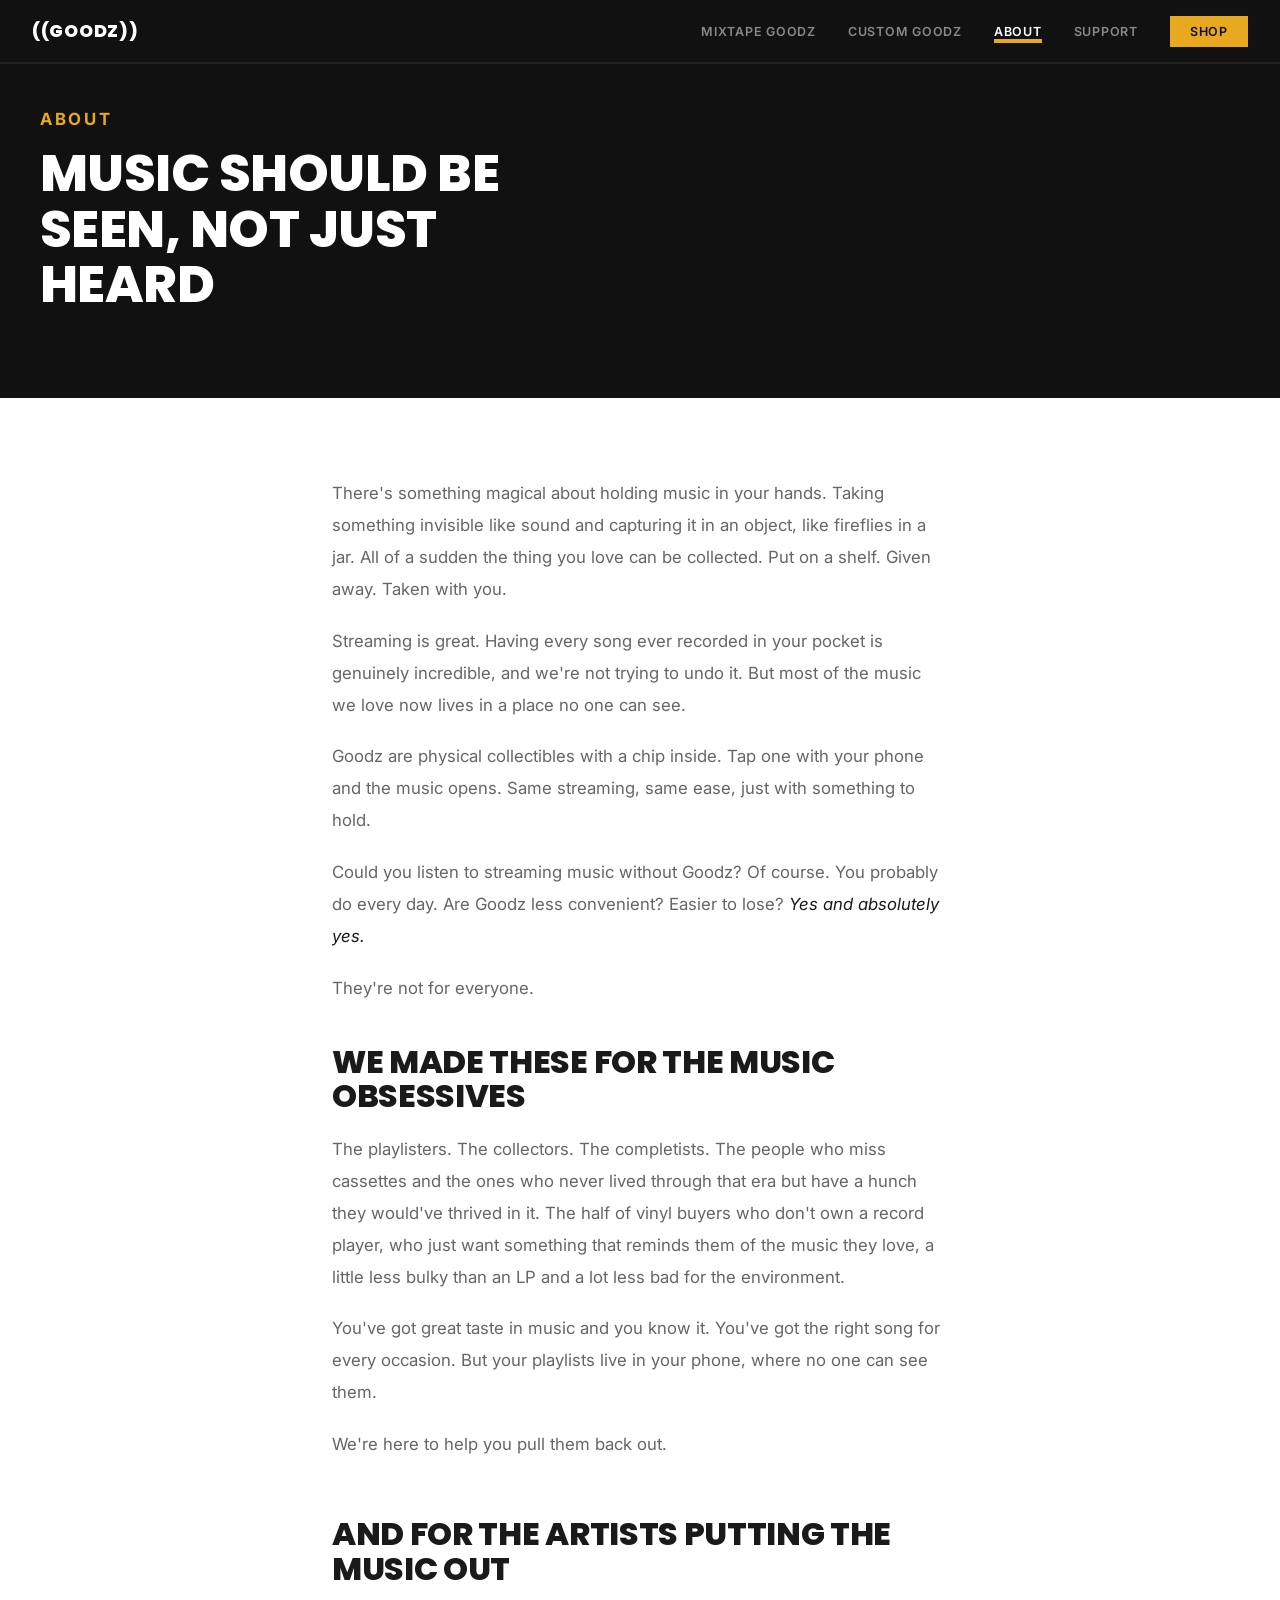
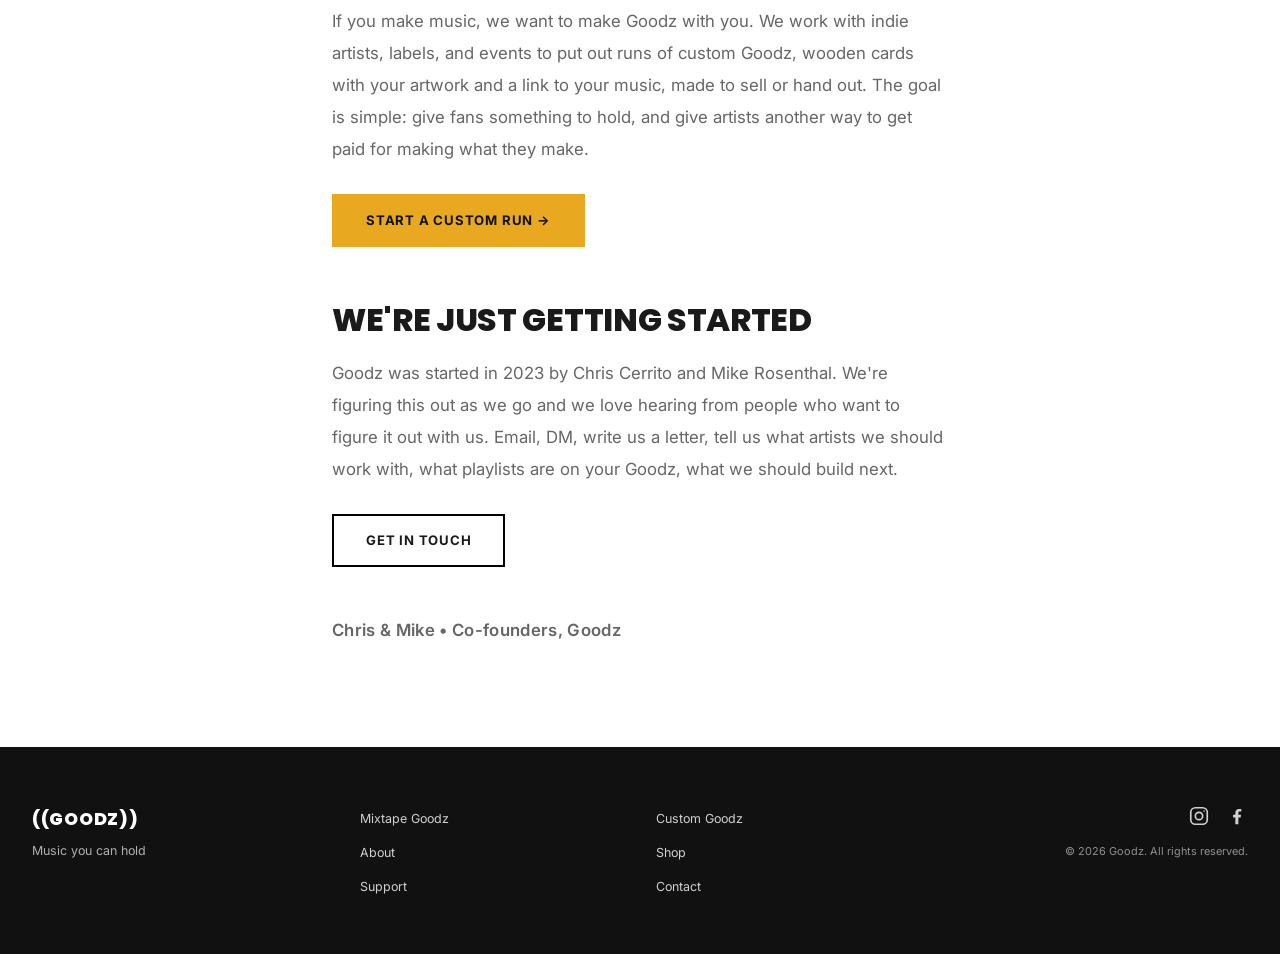
==== about.html @ 39d9e27b "Separators: middot -> round bullet sitewide; unbold Est. profit - Replaced every middot (·) separato" ====
<!DOCTYPE html>
<html lang="en">
<head>
  <meta charset="UTF-8">
  <meta name="viewport" content="width=device-width, initial-scale=1.0">
  <title>About - Goodz</title>
  <link rel="preconnect" href="https://fonts.googleapis.com">
  <link href="https://fonts.googleapis.com/css2?family=Poppins:wght@700;800&family=Inter:wght@400;500;600;700&display=swap" rel="stylesheet">
  <link rel="icon" type="image/png" href="favicon.png">
  <link rel="apple-touch-icon" href="apple-touch-icon.png">
  <link rel="stylesheet" href="style.css">
  <style>
    .about-body {
      max-width: 680px;
      margin: 0 auto;
      padding: 5rem 2rem;
    }

    .about-body h2 {
      font-size: clamp(1.5rem, 3vw, 2rem);
      margin-top: 3.5rem;
      margin-bottom: 1.25rem;
    }

    .about-body h2:first-of-type { margin-top: 2.5rem; }

    .about-body p {
      font-size: 1.05rem;
      color: var(--text-light);
      line-height: 1.9;
      margin-bottom: 1.25rem;
    }

    .about-body p em {
      font-style: italic;
      color: var(--text);
    }

    .about-sign {
      margin-top: 2rem;
      font-size: 0.85rem;
      font-weight: 600;
      color: var(--text-lighter);
      letter-spacing: 0.02em;
    }

    .about-cta-row {
      display: flex;
      gap: 1rem;
      flex-wrap: wrap;
      margin-top: 1.75rem;
    }
  </style>
</head>
<body>

<nav class="nav">
  <a href="index.html" class="nav-logo">((GOODZ))</a>
  <ul class="nav-links">
    <li><a href="mixtape.html">Mixtape Goodz</a></li>
    <li><a href="custom.html">Custom Goodz</a></li>
    <li><a href="about.html" class="is-current">About</a></li>
    <li><a href="support.html">Support</a></li>
    <li><a href="https://shop.getthegoodz.com" class="nav-shop">Shop</a></li>
  </ul>
  <button class="nav-toggle" aria-label="Menu" onclick="document.querySelector(&apos;.nav-links&apos;).classList.toggle(&apos;is-open&apos;)">☰</button>
</nav>

<!-- HERO -->
<div class="page-hero">
  <div class="page-hero-inner">
    <div class="page-hero-text">
      <p class="section-label on-dark">About</p>
      <h1>Music should be seen, not just heard</h1>
    </div>
  </div>
</div>

<!-- BODY -->
<div class="about-body">

  <p>There's something magical about holding music in your hands. Taking something invisible like sound and capturing it in an object, like fireflies in a jar. All of a sudden the thing you love can be collected. Put on a shelf. Given away. Taken with you.</p>

  <p>Streaming is great. Having every song ever recorded in your pocket is genuinely incredible, and we're not trying to undo it. But most of the music we love now lives in a place no one can see.</p>

  <p>Goodz are physical collectibles with a chip inside. Tap one with your phone and the music opens. Same streaming, same ease, just with something to hold.</p>

  <p>Could you listen to streaming music without Goodz? Of course. You probably do every day. Are Goodz less convenient? Easier to lose? <em>Yes and absolutely yes.</em></p>

  <p>They're not for everyone.</p>

  <h2>We made these for the music obsessives</h2>

  <p>The playlisters. The collectors. The completists. The people who miss cassettes and the ones who never lived through that era but have a hunch they would've thrived in it. The half of vinyl buyers who don't own a record player, who just want something that reminds them of the music they love, a little less bulky than an LP and a lot less bad for the environment.</p>

  <p>You've got great taste in music and you know it. You've got the right song for every occasion. But your playlists live in your phone, where no one can see them.</p>

  <p>We're here to help you pull them back out.</p>

  <h2>And for the artists putting the music out</h2>

  <p>If you make music, we want to make Goodz with you. We work with indie artists, labels, and events to put out runs of custom Goodz, wooden cards with your artwork and a link to your music, made to sell or hand out. The goal is simple: give fans something to hold, and give artists another way to get paid for making what they make.</p>

  <div class="about-cta-row">
    <a href="custom.html" class="btn btn-amber">Start a custom run →</a>
  </div>

  <h2>We're just getting started</h2>

  <p>Goodz was started in 2023 by Chris Cerrito and Mike Rosenthal. We're figuring this out as we go and we love hearing from people who want to figure it out with us. Email, DM, write us a letter, tell us what artists we should work with, what playlists are on your Goodz, what we should build next.</p>

  <div class="about-cta-row">
    <a href="https://www.getthegoodz.com/contact" class="btn btn-outline">Get in touch</a>
  </div>

  <p class="about-sign" style="margin-top:3rem;">Chris &amp; Mike • Co-founders, Goodz</p>

</div>

<footer>
  <div>
    <div class="footer-logo">((GOODZ))</div>
    <div class="footer-tagline">Music you can hold</div>
  </div>
  <ul class="footer-links">
    <li><a href="mixtape.html">Mixtape Goodz</a></li>
    <li><a href="custom.html">Custom Goodz</a></li>
    <li><a href="about.html">About</a></li>
    <li><a href="https://shop.getthegoodz.com">Shop</a></li>
    <li><a href="support.html">Support</a></li>
    <li><a href="https://www.getthegoodz.com/contact">Contact</a></li>
  </ul>
  <div class="footer-right">
    <div class="footer-social">
      <a href="https://www.instagram.com/getthegoodz" aria-label="Instagram">
        <svg viewBox="0 0 24 24" width="22" height="22" fill="none" stroke="currentColor" stroke-width="1.8" stroke-linecap="round" stroke-linejoin="round" aria-hidden="true"><rect x="3" y="3" width="18" height="18" rx="5"/><circle cx="12" cy="12" r="4"/><circle cx="17.5" cy="6.5" r="0.9" fill="currentColor" stroke="none"/></svg>
      </a>
      <a href="https://www.facebook.com/getthegoodz" aria-label="Facebook">
        <svg viewBox="0 0 24 24" width="22" height="22" fill="currentColor" aria-hidden="true"><path d="M13.5 21v-7.5h2.5l.4-3h-2.9V8.6c0-.9.25-1.5 1.55-1.5h1.65V4.4c-.3-.04-1.3-.12-2.45-.12-2.4 0-4.05 1.46-4.05 4.15v2.07H7.7v3h2.5V21h3.3z"/></svg>
      </a>
    </div>
    <div class="footer-copy">© 2026 Goodz. All rights reserved.</div>
  </div>
</footer>

<script>
function toggleFaq(btn) { btn.parentElement.classList.toggle('open'); }
</script>
</body>
</html>
---- style.css ----
*, *::before, *::after { box-sizing: border-box; margin: 0; padding: 0; }

:root {
  --amber: #E8A820;
  --amber-dark: #cf941a;
  --amber-ink: #8a5a00;        /* darker amber for foreground glyphs on light backgrounds */
  --black: #111111;
  --black-border: #000000;
  --white: #ffffff;
  --off-white: #f7f6f1;
  --text: #1a1a1a;
  --text-light: #666666;
  --text-lighter: #999999;
  --border: 2px solid #111111;
  --border-inner: 1px solid #d8d5cc;
}

html { scroll-behavior: smooth; }

body {
  font-family: 'Inter', sans-serif;
  background: var(--white);
  color: var(--text);
  font-size: 16px;
  line-height: 1.6;
}

h1, h2, h3, h4 {
  font-family: 'Poppins', sans-serif;
  font-weight: 800;
  text-transform: uppercase;
  line-height: 1.08;
  letter-spacing: -0.01em;
}

a { color: inherit; text-decoration: none; }
img { display: block; width: 100%; }

/* ── NAV ── */
.nav {
  position: sticky; top: 0; z-index: 100;
  background: var(--black);
  border-bottom: 2px solid #222;
  padding: 0 2rem;
  display: flex;
  align-items: center;
  justify-content: space-between;
  height: 64px;
}

.nav-logo {
  font-family: 'Poppins', sans-serif;
  font-weight: 800;
  font-size: 1.1rem;
  letter-spacing: 0.04em;
  color: var(--white);
}

.nav-links {
  display: flex;
  align-items: center;
  gap: 2rem;
  list-style: none;
}

.nav-links a {
  font-size: 0.78rem;
  font-weight: 600;
  letter-spacing: 0.06em;
  text-transform: uppercase;
  color: #888;
  transition: color 0.15s;
}

.nav-links a:hover { color: var(--white); }

.nav-links a.is-current { color: var(--white); box-shadow: 0 4px 0 var(--amber); }
.nav-links a.is-current:hover { color: var(--white); }

.nav-shop {
  background: var(--amber) !important;
  color: var(--black) !important;
  padding: 0.5rem 1.25rem;
  font-weight: 700;
  font-size: 0.78rem;
  letter-spacing: 0.06em;
  text-transform: uppercase;
  border: none;
  transition: background 0.15s;
}

.nav-shop:hover { background: var(--amber-dark) !important; color: var(--black) !important; }

.nav-toggle { display: none; background: none; border: none; cursor: pointer; font-size: 1.5rem; color: #fff; }

/* ── BUTTONS ── */
.btn {
  display: inline-block;
  padding: 0.9rem 2rem;
  font-family: 'Inter', sans-serif;
  font-weight: 700;
  font-size: 0.82rem;
  letter-spacing: 0.06em;
  text-transform: uppercase;
  cursor: pointer;
  transition: all 0.15s;
  text-align: center;
}

.btn-amber  { background: var(--amber); color: var(--black); border: 2px solid var(--amber); }
.btn-amber:hover { background: var(--amber-dark); border-color: var(--amber-dark); }

.btn-yellow { background: var(--amber); color: var(--black); border: 2px solid var(--amber); }
.btn-yellow:hover { background: var(--amber-dark); border-color: var(--amber-dark); }

.btn-white  { background: var(--white); color: var(--black); border: 2px solid var(--white); }
.btn-white:hover  { background: #e5e3dd; border-color: #e5e3dd; }

.btn-ghost  { background: transparent; color: var(--white); border: 2px solid rgba(255,255,255,0.35); }
.btn-ghost:hover  { border-color: var(--white); }

.btn-black  { background: var(--black); color: var(--white); border: 2px solid var(--black); }
.btn-black:hover  { background: #2a2a2a; }

.btn-outline { background: transparent; color: var(--text); border: 2px solid var(--black-border); }
.btn-outline:hover { background: var(--off-white); }

/* ── IMAGE PLACEHOLDER ── */
.img-placeholder {
  background: linear-gradient(145deg, #e2dfd6 0%, #ccc9bf 100%);
  display: flex;
  align-items: flex-end;
  justify-content: flex-start;
  color: rgba(0,0,0,0.18);
  font-size: 0.6rem;
  font-weight: 600;
  text-transform: uppercase;
  letter-spacing: 0.07em;
  padding: 1rem;
}

.img-placeholder.dark {
  background: linear-gradient(145deg, #2c2a28 0%, #1a1816 100%);
  color: rgba(255,255,255,0.1);
}

.img-placeholder.warm {
  background: linear-gradient(145deg, #d4c5a5 0%, #bfaa88 100%);
  color: rgba(0,0,0,0.15);
}

/* ── SECTIONS ── */
.section    { padding: 5rem 2rem; max-width: 1200px; margin: 0 auto; }
.section-full { padding: 5rem 2rem; }
.section-sm { padding: 3.5rem 2rem; max-width: 1200px; margin: 0 auto; }

.section-label {
  font-family: 'Inter', sans-serif;
  font-size: 0.875rem;
  font-weight: 700;
  text-transform: uppercase;
  letter-spacing: 0.16em;
  color: var(--text-lighter);
  margin-bottom: 0.75rem;
}

.section-label.on-dark { color: var(--amber); }

/* ── HERO ── */
.hero {
  background: var(--black);
  color: var(--white);
  border-bottom: var(--border);
  display: grid;
  grid-template-columns: 1fr 1fr;
  min-height: 540px;
}

.hero-text {
  padding: 4.5rem 3.5rem;
  display: flex;
  flex-direction: column;
  justify-content: center;
  border-right: 2px solid #2a2a2a;
}

.hero-title {
  font-size: clamp(2.5rem, 4.5vw, 4.5rem);
  margin-bottom: 1.25rem;
  color: var(--white);
}

.hero-sub {
  font-size: 1.05rem;
  color: #999;
  margin-bottom: 2.5rem;
  max-width: 420px;
  line-height: 1.8;
}

.hero-ctas { display: flex; gap: 1rem; flex-wrap: wrap; }

.hero-visual {
  background: #1a1a1a;
  border-left: 2px solid #2a2a2a;
  position: relative;
  overflow: hidden;
}
.hero-visual img {
  width: 100%;
  height: 100%;
  object-fit: cover;
}

/* ── PRODUCT GRID ── */
.product-grid {
  display: grid;
  grid-template-columns: 1fr 1fr;
  border-top: var(--border);
  border-bottom: var(--border);
}

.product-card {
  padding: 3rem;
  border-right: var(--border-inner);
  background: var(--white);
}

.product-card:last-child { border-right: none; }

.product-card-img { aspect-ratio: 4/3; margin-bottom: 2rem; overflow: hidden; }
.product-card-img img { width: 100%; height: 100%; object-fit: cover; }

.product-tag {
  display: inline-block;
  background: var(--amber);
  border: 2px solid #000;
  padding: 0.2rem 0.65rem;
  font-size: 0.58rem;
  font-weight: 700;
  text-transform: uppercase;
  letter-spacing: 0.12em;
  margin-bottom: 1rem;
}

.product-card h2 { font-size: 1.75rem; margin-bottom: 0.75rem; }
.product-card p  { color: var(--text-light); margin-bottom: 1.5rem; line-height: 1.75; font-size: 0.95rem; }
.product-price   { font-size: 1.4rem; font-weight: 800; margin-bottom: 1.5rem; font-family: 'Poppins', sans-serif; }
.product-price span { font-size: 0.85rem; font-weight: 400; color: var(--text-light); font-family: 'Inter', sans-serif; }

/* ── PROOF BAR ── */
.proof-bar {
  background: var(--black);
  color: var(--white);
  padding: 1.85rem 2rem;
  display: flex;
  justify-content: center;
  gap: 3rem;
  flex-wrap: wrap;
  border-top: var(--border);
  border-bottom: var(--border);
}

.proof-item {
  display: flex;
  align-items: baseline;
  gap: 0.55rem;
  font-size: 1.05rem;
  line-height: 1.4;
}

.proof-value {
  font-family: 'Poppins', sans-serif;
  font-weight: 700;
  color: var(--amber);
  letter-spacing: 0.005em;
  white-space: nowrap;
  flex-shrink: 0;
}

.proof-text {
  color: #d6d6d6;
  font-weight: 400;
}

/* ── HOW THE TAP WORKS ── */
.tap-section {
  background: var(--off-white);
  border-top: var(--border);
  border-bottom: var(--border);
  padding: 5rem 2rem;
}

.tap-inner {
  max-width: 1200px;
  margin: 0 auto;
}

.steps {
  display: grid;
  grid-template-columns: repeat(3, 1fr);
  gap: 1rem;
  margin-top: 2.5rem;
}

.steps .step {
  --step-bg: var(--amber);
  padding: 2.5rem;
  border: 2px solid var(--black);
  background: var(--step-bg);
  color: var(--black);
}
.steps .step p { color: inherit; }

.step-num {
  display: block;
  font-family: 'Poppins', sans-serif;
  font-size: 3.75rem;
  font-weight: 800;
  color: var(--black);
  line-height: 0.9;
  letter-spacing: -0.04em;
}

.step-rule {
  border: none;
  border-top: 2px solid var(--black);
  margin: 1.25rem 0 1rem;
}

.steps .step h3 { font-size: 1.1rem; margin-bottom: 0.4rem; }
.steps .step p  { font-size: 0.92rem; color: rgba(0, 0, 0, 0.78); line-height: 1.6; }

/* ── COMPAT NOTE BAR ── */
.compat-bar {
  background: var(--amber);
  padding: 2.25rem 2rem;
  border-top: var(--border);
  border-bottom: var(--border);
}

.compat-bar-inner {
  max-width: 1100px;
  margin: 0 auto;
  display: grid;
  grid-template-columns: repeat(3, 1fr);
  gap: 2rem;
  align-items: center;
}

.compat-item {
  display: flex;
  align-items: center;
  gap: 0.9rem;
  justify-content: flex-start;
  text-align: left;
}

.compat-icon {
  flex-shrink: 0;
  color: var(--black);
}

.compat-text {
  display: flex;
  flex-direction: column;
  gap: 0.15rem;
  line-height: 1.35;
}

.compat-text strong {
  font-size: 0.95rem;
  font-weight: 700;
  color: var(--black);
}

.compat-text span {
  font-size: 0.8rem;
  color: rgba(0, 0, 0, 0.62);
}

/* Dark variant: amber on black */
.compat-bar.dark { background: var(--black); }
.compat-bar.dark .compat-icon { color: var(--amber); }
.compat-bar.dark .compat-text strong { color: var(--amber); }
.compat-bar.dark .compat-text span  { color: rgba(255, 245, 220, 0.7); }

/* "Works with" logo strip — DSP glyph row inside a .compat-bar */
.works-with-inner {
  max-width: 1100px;
  margin: 0 auto;
  display: flex;
  flex-direction: column;
  align-items: center;
  gap: 1.25rem;
}
.works-with-label {
  font-size: 0.78rem;
  font-weight: 700;
  color: var(--black);
  text-transform: uppercase;
  letter-spacing: 0.12em;
}
.works-with-icons {
  display: flex;
  gap: 3.25rem;
  flex-wrap: wrap;
  align-items: center;
  justify-content: center;
}
.works-with-item {
  display: flex;
  flex-direction: column;
  align-items: center;
  gap: 0.4rem;
  color: var(--black);
  min-width: 56px;
}
.works-with-item svg { display: block; }
.works-with-item span {
  font-size: 0.7rem;
  font-weight: 700;
  color: rgba(0, 0, 0, 0.72);
  text-transform: uppercase;
  letter-spacing: 0.05em;
}
.works-with-tagline {
  font-size: 0.78rem;
  color: rgba(0, 0, 0, 0.62);
  letter-spacing: 0.04em;
  text-align: center;
  margin: 0;
}
.compat-bar.dark .works-with-label { color: var(--amber); }
.compat-bar.dark .works-with-item { color: rgba(255, 245, 220, 0.88); }
.compat-bar.dark .works-with-item span { color: rgba(255, 245, 220, 0.62); }
.compat-bar.dark .works-with-tagline { color: rgba(255, 245, 220, 0.6); }
@media (max-width: 700px) {
  .works-with-inner { gap: 0.85rem; }
  .works-with-icons { gap: 1.5rem; }
}

/* ── SPLIT ── */
.split {
  display: grid;
  grid-template-columns: 1fr 1fr;
  border-top: var(--border);
  border-bottom: var(--border);
}

.split-img { aspect-ratio: 1; overflow: hidden; }
.split-img img { width: 100%; height: 100%; object-fit: cover; }

.split-text {
  padding: 4.5rem 3.5rem;
  display: flex;
  flex-direction: column;
  justify-content: center;
  border-left: var(--border);
}

.split-text h2 { font-size: 2rem; margin-bottom: 1rem; }
.split-text p  { color: var(--text-light); margin-bottom: 1.5rem; line-height: 1.8; }

.split.reverse .split-img { order: 2; border-left: var(--border); }
.split.reverse .split-text { border-left: none; border-right: var(--border); }

/* dark variant */
.split.dark { background: var(--black); color: var(--white); }
.split.dark .split-img { background: #1a1a1a; border-right: 2px solid #2a2a2a; }
.split.dark .split-text { border-left-color: #2a2a2a; }
.split.dark .split-text p { color: #888; }
.split.dark.reverse .split-text { border-right-color: #2a2a2a; }

/* ── REVENUE STRIP ── */
.revenue-strip {
  background: var(--amber);
  border-top: var(--border);
  border-bottom: var(--border);
  padding: 3rem 2rem;
}

.revenue-inner {
  max-width: 760px;
  margin: 0 auto;
  display: flex;
  flex-direction: column;
  align-items: center;
  gap: 1.75rem;
}

.revenue-math {
  display: flex;
  align-items: flex-end;
  justify-content: center;
  gap: 2.25rem;
  flex-wrap: wrap;
}

.revenue-block { text-align: center; }

.revenue-tagline {
  font-size: 0.74rem;
  text-transform: uppercase;
  letter-spacing: 0.12em;
  color: rgba(0,0,0,0.7);
  font-weight: 700;
  display: block;
  margin-bottom: 0.5rem;
}

.revenue-num {
  font-family: 'Poppins', sans-serif;
  font-size: 2.5rem;
  font-weight: 800;
  display: block;
  line-height: 1;
}

.revenue-label {
  font-size: 0.78rem;
  text-transform: uppercase;
  letter-spacing: 0.08em;
  color: rgba(0,0,0,0.78);
  font-weight: 600;
  margin-top: 0.45rem;
  display: block;
}

.revenue-arrow {
  font-size: 2rem;
  color: rgba(0,0,0,0.7);
  font-weight: 700;
  padding-bottom: 1.5rem;
}

.revenue-caption { max-width: 560px; text-align: center; }
.revenue-caption p { font-size: 1.05rem; font-weight: 600; color: rgba(0, 0, 0, 0.78); line-height: 1.55; }

/* ── SAMPLE BOX ── */
.sample-box {
  border: var(--border);
  background: var(--off-white);
  padding: 2rem 2.5rem;
  display: flex;
  align-items: center;
  justify-content: space-between;
  gap: 2rem;
  flex-wrap: wrap;
  margin: 2.5rem 0;
}

.sample-box-text h3 { font-size: 1rem; margin-bottom: 0.35rem; }
.sample-box-text p  { font-size: 0.875rem; color: var(--text-light); line-height: 1.65; max-width: 460px; }
.sample-price { font-family: 'Poppins', sans-serif; font-size: 1.75rem; font-weight: 800; white-space: nowrap; }

/* ── AUDIENCE / USE-CASE GRID ── */
.audience-grid {
  display: grid;
  grid-template-columns: repeat(4, 1fr);
  border: var(--border);
  margin-top: 2.5rem;
  overflow: hidden;
}
.audience-card {
  border-right: var(--border-inner);
  display: flex;
  flex-direction: column;
  overflow: hidden;
}
.audience-card:last-child { border-right: none; }
.audience-img {
  aspect-ratio: 4/5;
  overflow: hidden;
}
.audience-img img {
  width: 100%;
  height: 100%;
  object-fit: cover;
  display: block;
}
.audience-label {
  border-top: var(--border-inner);
  padding: 1rem 1rem;
  font-family: 'Poppins', sans-serif;
  font-weight: 700;
  font-size: 0.85rem;
  text-align: center;
}

/* ── USE CASES ── */
.use-cases {
  display: grid;
  grid-template-columns: repeat(4, 1fr);
  border: var(--border);
}

.use-case { border-right: var(--border-inner); overflow: hidden; }
.use-case:last-child { border-right: none; }
.use-case-img { aspect-ratio: 3/4; }

.use-case-label {
  padding: 1rem;
  border-top: var(--border-inner);
  font-family: 'Poppins', sans-serif;
  font-weight: 700;
  font-size: 0.72rem;
  text-transform: uppercase;
  letter-spacing: 0.06em;
}

/* ── CRED BAR ── */
.cred-bar {
  background: var(--off-white);
  border-top: var(--border);
  border-bottom: var(--border);
  padding: 5rem 2rem;
  text-align: center;
}

.cred-subhead {
  font-size: 1.05rem;
  font-weight: 500;
  color: var(--text-light);
  margin-bottom: 2.5rem;
  line-height: 1.5;
}

.cred-logos {
  display: flex;
  justify-content: center;
  align-items: center;
  gap: 4.5rem;
  flex-wrap: wrap;
}

.cred-logo {
  width: auto;
  display: block;
  filter: grayscale(1) brightness(0) opacity(0.72);
  transition: opacity 0.2s ease;
}

.cred-logo:hover { opacity: 0.95; }

.cred-logo--sony   { height: 55px; }
.cred-logo--warner { height: 38px; }
.cred-logo--craft  { height: 77px; }
.cred-logo--britney { height: 42px; }
.cred-logo--outkast { height: 46px; }
.cred-logo--tmbg    { height: 38px; }
.cred-logo--motorola { height: 42px; }

/* Dark cred-bar variant: black background, tan reversed-out logos */
.cred-bar.dark { background: var(--black); }
.cred-bar.dark .cred-subhead { color: rgba(255, 240, 210, 0.78); }
.cred-bar.dark .cred-logo {
  filter: brightness(0) invert(1) sepia(0.45) saturate(0.55) hue-rotate(-8deg);
  opacity: 0.92;
}
.cred-bar.dark .cred-logo:hover { opacity: 1; }

/* ── CTA BAND ── */
.cta-band {
  background: var(--black);
  color: var(--white);
  border-top: var(--border);
  border-bottom: var(--border);
  padding: 5rem 2rem;
  text-align: center;
}

.cta-band h2 { font-size: clamp(1.75rem, 3vw, 2.75rem); margin-bottom: 1rem; }
.cta-band p  { color: #999; margin-bottom: 2.5rem; max-width: 480px; margin-left: auto; margin-right: auto; line-height: 1.75; }
.cta-band-link {
  display: inline-block;
  margin-top: 1.5rem;
  font-size: 0.88rem;
  color: #aaa;
  text-decoration: underline;
  text-underline-offset: 3px;
}
.cta-band-link:hover { color: var(--white); }

/* ── PLATFORMS ── */
.platforms {
  display: flex;
  gap: 0.75rem;
  flex-wrap: wrap;
  align-items: center;
  justify-content: center;
  padding: 2rem;
  border-top: var(--border);
  border-bottom: var(--border);
  background: var(--off-white);
}

.platforms-label {
  font-size: 0.62rem;
  font-weight: 700;
  text-transform: uppercase;
  letter-spacing: 0.14em;
  color: var(--text-lighter);
  margin-right: 0.5rem;
}

.platform-pill {
  border: 2px solid #ccc;
  padding: 0.35rem 0.9rem;
  font-size: 0.75rem;
  font-weight: 600;
  background: var(--white);
  color: var(--text-light);
}

/* ── BANDCAMP SECTION ── */
.bandcamp-section {
  background: var(--black);
  color: var(--white);
  border-top: var(--border);
  border-bottom: var(--border);
  padding: 5rem 2rem;
}

.bandcamp-inner {
  max-width: 1200px;
  margin: 0 auto;
  display: grid;
  grid-template-columns: 1fr 1fr;
  gap: 5rem;
  align-items: center;
}

.bandcamp-text h2 { font-size: 2rem; margin-bottom: 1rem; }
.bandcamp-text p  { color: #888; line-height: 1.8; margin-bottom: 1.25rem; }

.bandcamp-img {
  position: relative;
  aspect-ratio: 1;
  overflow: hidden;
  background: var(--white);
  border: var(--border);
}

.video-callout {
  margin: 1.5rem 0 0;
  display: flex;
  flex-direction: column;
  gap: 0.5rem;
  max-width: 220px;
}
.video-callout video {
  width: 100%;
  aspect-ratio: 4/5;
  background: #000;
  border: var(--border);
  border-radius: 4px;
  display: block;
}
.video-callout-label {
  font-size: 0.78rem;
  color: var(--text-light);
  font-weight: 600;
}
.bandcamp-img img {
  position: absolute;
  top: 50%;
  left: 50%;
  width: 128%;
  height: 128%;
  object-fit: cover;
  transform: translate(-50%, -50%) rotate(-17deg);
}

.bandcamp-features { list-style: none; display: flex; flex-direction: column; gap: 0.75rem; }
.bandcamp-features li {
  display: flex;
  gap: 0.75rem;
  align-items: flex-start;
  font-size: 0.875rem;
  color: #aaa;
}
.bandcamp-features li::before { content: "✦"; color: var(--amber); flex-shrink: 0; margin-top: 0.1rem; }

/* ── FAQ ── */
.faq { max-width: 800px; margin: 0 auto; padding: 5rem 2rem; }
.faq h2 { font-size: 2rem; margin-bottom: 2.5rem; }

.faq-item { border-top: 2px solid #e4e2da; }
.faq-item:last-child { border-bottom: 2px solid #e4e2da; }

.faq-q {
  width: 100%;
  background: none;
  border: none;
  padding: 1.25rem 0;
  text-align: left;
  font-family: 'Inter', sans-serif;
  font-weight: 600;
  font-size: 0.92rem;
  cursor: pointer;
  display: flex;
  justify-content: space-between;
  align-items: center;
  gap: 1rem;
  color: var(--text);
}

.faq-q .icon { font-size: 1.2rem; font-weight: 300; flex-shrink: 0; transition: transform 0.2s; }
.faq-item.open .icon { transform: rotate(45deg); }

.faq-a {
  display: none;
  padding-bottom: 1.5rem;
  font-size: 0.875rem;
  color: var(--text-light);
  line-height: 1.8;
  max-width: 640px;
}

.faq-item.open .faq-a { display: block; }

/* ── FOOTER ── */
footer {
  background: var(--black);
  color: var(--white);
  padding: 3.5rem 2rem;
  display: grid;
  grid-template-columns: 1fr 2fr 1fr;
  gap: 3rem;
  border-top: var(--border);
}

.footer-logo {
  font-family: 'Poppins', sans-serif;
  font-weight: 800;
  font-size: 1.1rem;
  margin-bottom: 0.5rem;
  letter-spacing: 0.04em;
}

.footer-tagline { font-size: 0.78rem; color: #b0b0b0; }

.footer-links {
  display: grid;
  grid-template-columns: 1fr 1fr;
  gap: 0.5rem 2rem;
  list-style: none;
}

.footer-links a { font-size: 0.78rem; color: #d0d0d0; transition: color 0.15s; }
.footer-links a:hover { color: var(--white); }

.footer-right { text-align: right; }
.footer-social { display: flex; gap: 1rem; justify-content: flex-end; margin-bottom: 1rem; }
.footer-social a { display: inline-flex; align-items: center; justify-content: center; color: #d0d0d0; transition: color 0.15s; }
.footer-social a:hover { color: var(--amber); }
.footer-social a svg { display: block; }
.footer-copy { font-size: 0.68rem; color: #909090; }

/* ── PRICING TABLE ── */
.pricing-table { border: var(--border); overflow: hidden; margin-top: 1.5rem; }

.pricing-row {
  display: grid;
  grid-template-columns: 1fr 1fr;
  border-bottom: var(--border-inner);
}

.pricing-row:last-child { border-bottom: none; }
.pricing-row.header { background: var(--black); color: var(--white); border-bottom: var(--border); }

.pricing-cell {
  padding: 0.9rem 1.5rem;
  border-right: var(--border-inner);
  font-size: 0.875rem;
}

.pricing-cell:last-child { border-right: none; }
.pricing-row.header .pricing-cell { font-weight: 700; font-size: 0.68rem; text-transform: uppercase; letter-spacing: 0.08em; border-right-color: #2a2a2a; }
.pricing-cell.highlight { background: var(--amber); font-weight: 700; }

/* ── PAGE HERO (inner pages) ── */
.page-hero {
  background: var(--black);
  color: var(--white);
  padding: 2.5rem 2rem 4rem;
  border-bottom: var(--border);
}

.page-hero-inner {
  max-width: 1200px;
  margin: 0 auto;
  display: grid;
  grid-template-columns: minmax(0, 1fr) minmax(0, 1fr);
  gap: 4rem;
  align-items: center;
}
.page-hero-inner:not(:has(.page-hero-visual)) {
  grid-template-columns: 1fr;
}
.page-hero-text { max-width: 540px; }
.page-hero h1 { font-size: clamp(2.25rem, 4vw, 3.5rem); margin-bottom: 1.25rem; }
.page-hero p  { font-size: 1.05rem; color: #999; max-width: 540px; line-height: 1.8; }
.page-hero .hero-ctas { margin-top: 2.5rem; }

.page-hero-visual img {
  display: block;
  width: 100%;
  height: auto;
  max-width: 560px;
  margin-left: auto;
}

/* ── BUTTON GROUP ── */
.btn-group {
  display: flex;
  gap: 0.75rem;
  flex-wrap: wrap;
  align-items: center;
}

/* ── PRODUCT DETAIL (mixtape page 2-col) ── */
.product-detail {
  display: grid;
  grid-template-columns: 1fr 1fr;
  border-bottom: var(--border);
}

.product-detail-img { border-right: var(--border); }
.product-detail-text {
  padding: 3.5rem;
  display: flex;
  flex-direction: column;
  justify-content: center;
}

/* ── RESPONSIVE ── */
@media (max-width: 900px) {
  .hero, .split, .product-grid { grid-template-columns: 1fr; }
  .hero-text { border-right: none; border-bottom: 2px solid #2a2a2a; padding: 3rem 1.5rem; }
  .hero-visual { min-height: 260px; border-left: none; border-top: 2px solid #2a2a2a; }
  .split-text { border-left: none !important; border-right: none !important; border-top: var(--border); padding: 2.5rem 1.5rem; }
  .split-img { border-right: none !important; max-height: 260px; min-height: 0 !important; }
  .split.reverse .split-img { order: 0; border-left: none !important; }
  .product-card { border-right: none; border-bottom: var(--border); padding: 2rem 1.5rem; }
  .product-card:last-child { border-bottom: none; }
  .steps { grid-template-columns: 1fr; }
  .use-cases { grid-template-columns: 1fr 1fr; }
  .use-case:nth-child(2) { border-right: none; }
  .use-case:nth-child(3) { border-top: var(--border); }
  .audience-grid { grid-template-columns: 1fr 1fr; }
  .audience-card:nth-child(2) { border-right: none; }
  .audience-card:nth-child(3) { border-top: var(--border-inner); }
  .audience-card:nth-child(4) { border-top: var(--border-inner); }
  footer { grid-template-columns: 1fr; gap: 2rem; }
  .footer-right { text-align: left; }
  .footer-social { justify-content: flex-start; }
  .nav-links { display: none; }
  .nav-toggle { display: block; }
  .nav-links.is-open {
    display: flex;
    flex-direction: column;
    align-items: stretch;
    gap: 0.25rem;
    position: absolute;
    top: 64px;
    left: 0;
    right: 0;
    background: var(--black);
    padding: 1rem 1.5rem 1.25rem;
    border-bottom: 2px solid #222;
  }
  .nav-links.is-open li { width: 100%; }
  .nav-links.is-open a {
    display: block;
    padding: 0.75rem 0;
    font-size: 0.95rem;
  }
  .nav-links.is-open .nav-shop {
    text-align: center;
    margin-top: 0.5rem;
    padding: 0.75rem 1.25rem;
  }
  .proof-bar { gap: 2rem; }
  .proof-item { flex-direction: column; align-items: center; text-align: center; gap: 0.1rem; }
  .compat-bar-inner { grid-template-columns: 1fr; gap: 1.25rem; }
  .pricing-cell { border-right: none; border-bottom: var(--border-inner); padding: 0.75rem 1rem; }
  .revenue-inner { align-items: center; }
  .revenue-arrow { padding-bottom: 1.5rem; }
  .sample-box { flex-direction: column; }
  .bandcamp-inner { grid-template-columns: 1fr; gap: 3rem; }
  .page-hero { padding: 2rem 1.5rem 2.5rem; }
  .page-hero-inner { grid-template-columns: 1fr; gap: 2.5rem; }
  .page-hero-visual { display: none; }
  .hero-ctas { flex-direction: column; align-items: stretch; }
  .hero-ctas .btn { text-align: center; }
  .product-detail { grid-template-columns: 1fr; }
  .product-detail-img { border-right: none; border-bottom: var(--border); max-height: 260px; min-height: 0 !important; }
  .product-detail-text { padding: 2rem 1.5rem; }
}

@media (max-width: 600px) {
  .use-cases { grid-template-columns: 1fr; }
  .use-case { border-right: none; border-bottom: var(--border); }
  .cred-logos { gap: 2.5rem; }
  .cred-logo--sony   { height: 46px; }
  .cred-logo--warner { height: 31px; }
  .cred-logo--craft  { height: 62px; }
  .cred-logo--britney { height: 34px; }
  .cred-logo--outkast { height: 36px; }
  .cred-logo--tmbg    { height: 30px; }
  .cred-logo--motorola { height: 34px; }
  .revenue-math { gap: 1rem; }
  .hero-text { padding: 2.5rem 1.25rem; }
}

/* ──────────────────────────────────────────────────────────────────────────
   Order strip
   Slim live "what you're buying right now" header that travels across every
   step of the order flow (Customize / Music / Artwork / Review). One line of
   product • unit price • total, with a Details toggle that expands a small
   breakdown. Replaces the old static product chip on Customize and the
   one-off custom-back upcharge notice on Artwork.
   ────────────────────────────────────────────────────────────────────────── */
.order-strip {
  background: var(--off-white);
  border-bottom: 1px solid var(--border);
  padding: 0.7rem 2rem;
}
/* Inside the sticky-top band on artwork-upload.html the strip sits on
   top and the page-header (stepper) below it. The strip keeps its own
   bottom border as a hairline divider between order context and the
   stepper; the page-header drops its border so the stepper flows into
   the band's bottom boundary (carried by .sticky-top). */
.sticky-top .page-header { border-bottom: none; }
.order-strip-row {
  display: flex;
  align-items: baseline;
  justify-content: space-between;
  gap: 1rem;
  flex-wrap: wrap;
}
.order-strip-info {
  display: flex;
  align-items: baseline;
  gap: 0.55rem 0.7rem;
  flex-wrap: wrap;
  font-size: 0.88rem;
  color: var(--text);
}
.order-strip-eyebrow {
  font-size: 0.62rem;
  font-weight: 700;
  text-transform: uppercase;
  letter-spacing: 0.1em;
  color: var(--text-lighter);
}
.order-strip-product {
  display: inline-flex;
  flex-wrap: wrap;
  align-items: baseline;
  gap: 0.4rem;
}
.order-strip-product strong { font-weight: 700; }
/* Bullets removed on all viewports — items are spaced by the flex gap.
   The first separator is repurposed as a line break on mobile (see the
   media query below); on desktop it stays hidden like the rest. */
.order-strip-sep { display: none; }
/* Unit price wrapped in parentheses, e.g. ($3.47/unit). */
#strip-unit::before { content: "("; }
#strip-unit::after  { content: ")"; }
/* "Total: " prefix on the order total. .has-amount gates it so the
   3,000+ "Contact us" tier doesn't read "Total: Contact us". */
#strip-total.has-amount::before { content: "Total: "; }
.order-strip-toggle {
  background: none;
  border: none;
  font-family: inherit;
  font-size: 0.82rem;
  font-weight: 600;
  color: var(--black);
  cursor: pointer;
  padding: 0.2rem 0.3rem;
  display: inline-flex;
  align-items: center;
  gap: 0.25rem;
}
.order-strip-toggle:hover { color: var(--amber-ink); }
.order-strip-toggle .order-strip-arrow {
  display: inline-block;
  transition: transform 0.15s ease;
}
.order-strip-toggle[aria-expanded="true"] .order-strip-arrow {
  transform: rotate(180deg);
}
.order-strip-details {
  margin: 0.85rem 0 0;
  padding: 0.85rem 0 0;
  border-top: 1px solid #d8d5cc;
  display: grid;
  grid-template-columns: max-content 1fr;
  gap: 0.35rem 1.25rem;
  font-size: 0.85rem;
  max-width: 520px;
}
/* hidden attribute must beat display:grid here so the toggle actually closes it */
.order-strip-details[hidden] { display: none; }
.order-strip-details dt {
  color: var(--text-lighter);
  font-weight: 400;
}
.order-strip-details dd {
  margin: 0;
  font-weight: 600;
}
.order-strip-includes {
  font-size: 0.78rem;
  color: var(--amber-ink);
  font-weight: 600;
}
/* Mobile order strip: stack into two lines (parens, "Total:" prefix and
   no-bullets are handled in the base rules above, so they apply on
   desktop too).
   line 1: "You're ordering   Custom Goodz"
   line 2: "100 units ($3.47/unit) Total: $347.00  Details"
   Details rides at the end of the data line as an underlined link. */
@media (max-width: 700px) {
  .order-strip { padding: 0.6rem 1rem; }
  /* Flatten the row + info + product wrappers so every piece
     (eyebrow, product, qty, unit, total, Details) is a flex item of
     .order-strip-row and can wrap together as one flow. */
  .order-strip-row {
    display: flex;
    flex-direction: row;
    flex-wrap: wrap;
    align-items: baseline;
    justify-content: flex-start;
    gap: 0.25rem 0.45rem;
    font-size: 0.82rem;
  }
  .order-strip-info { display: contents; }
  .order-strip-product { display: contents; }
  /* Repurpose the first separator (the one right after 'Custom Goodz')
     as a zero-height full-width row break so qty/unit/total/Details
     flow together on the line below the eyebrow + product. */
  #strip-product + .order-strip-sep {
    display: block;
    flex-basis: 100%;
    height: 0;
    margin: 0;
    visibility: hidden;
  }
  /* Details: underlined link riding at the end of the data line. */
  .order-strip-toggle {
    text-decoration: underline;
    padding: 0;
    font-size: 0.78rem;
    color: var(--text);
  }
  .order-strip-toggle .order-strip-arrow { display: none; }
}
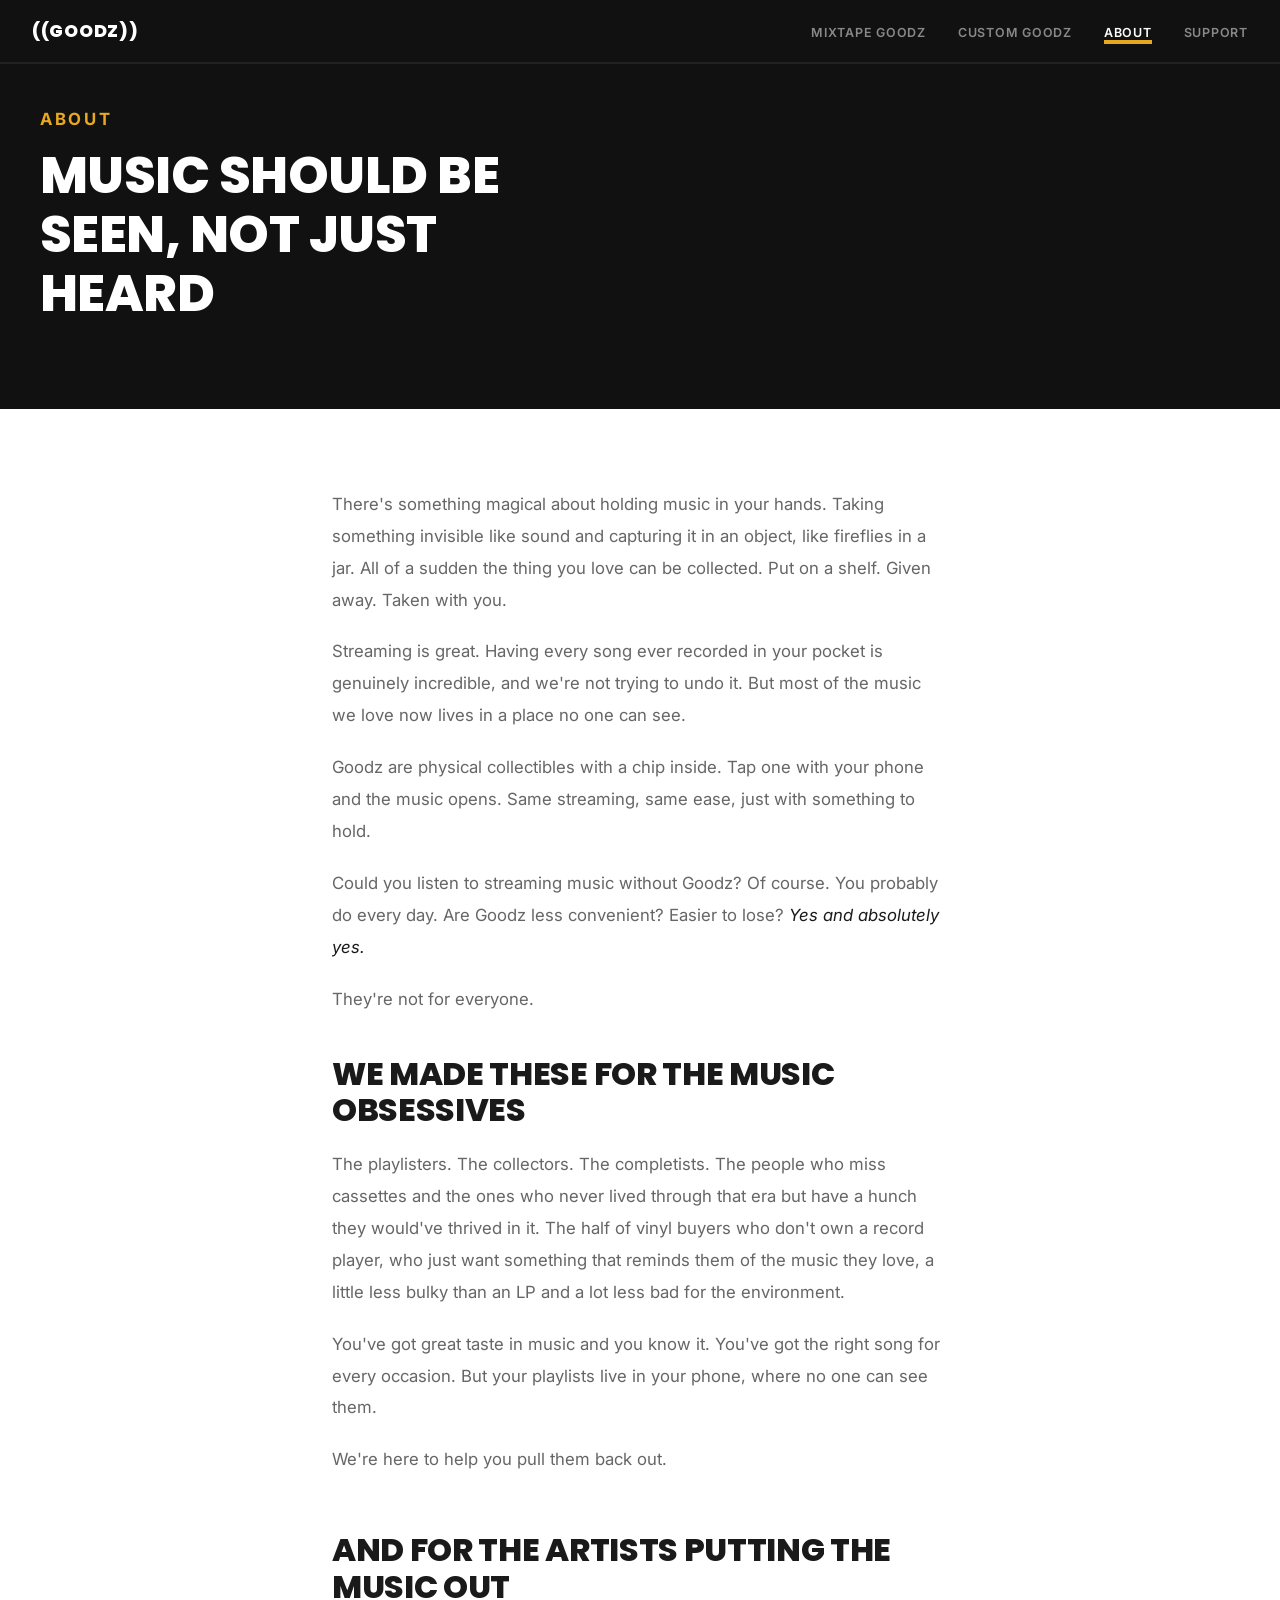
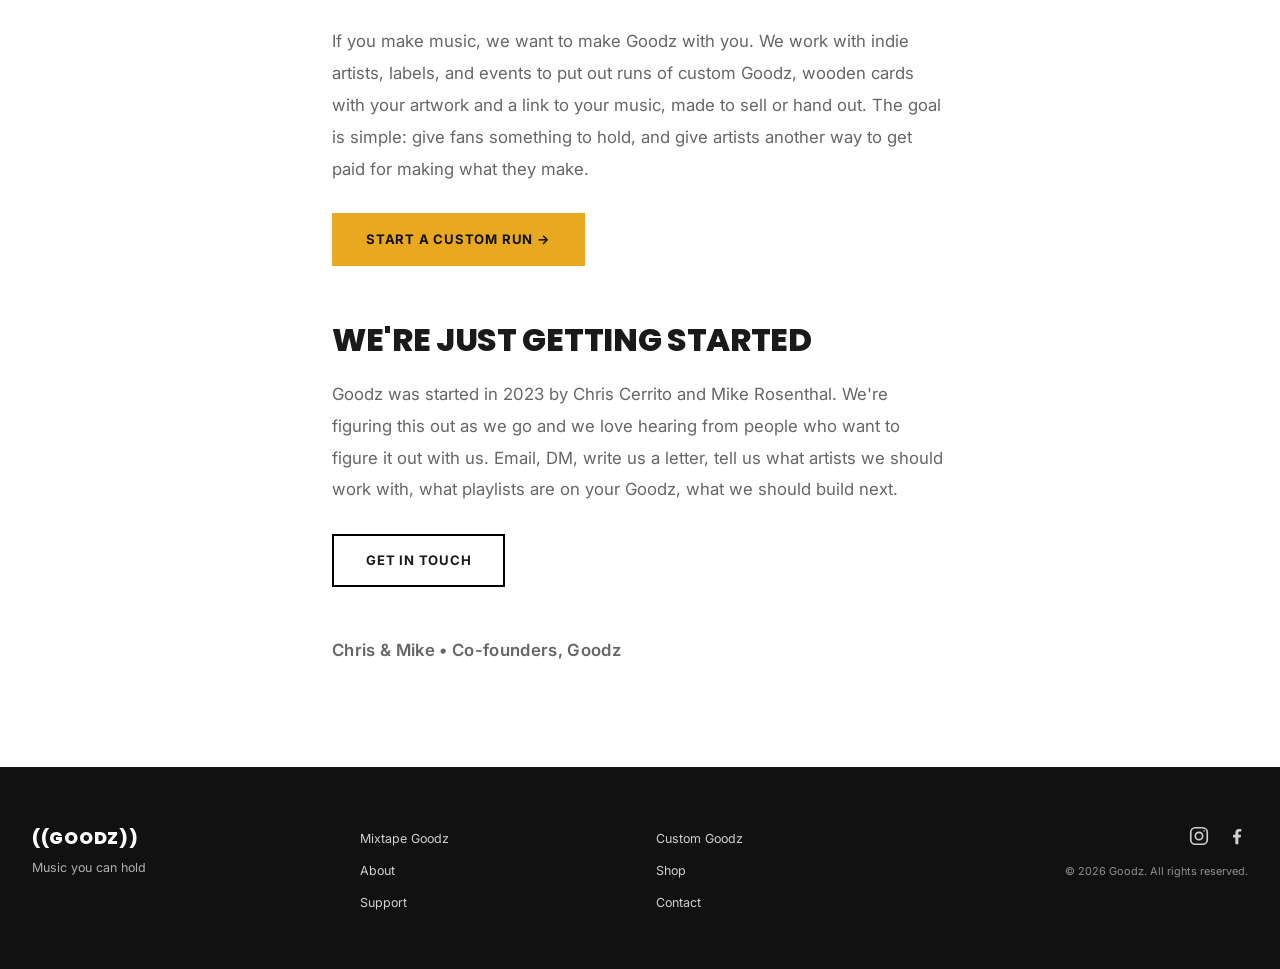
==== commit 170d5b26: "Nav: remove SHOP button sitewide; shipping copy -> 'approximately 4 weeks' 1) Removed the SHOP link " ====
--- a/about.html
+++ b/about.html
@@ -60,9 +60,7 @@
     <li><a href="mixtape.html">Mixtape Goodz</a></li>
     <li><a href="custom.html">Custom Goodz</a></li>
     <li><a href="about.html" class="is-current">About</a></li>
-    <li><a href="support.html">Support</a></li>
-    <li><a href="https://shop.getthegoodz.com" class="nav-shop">Shop</a></li>
-  </ul>
+    <li><a href="support.html">Support</a></li>  </ul>
   <button class="nav-toggle" aria-label="Menu" onclick="document.querySelector(&apos;.nav-links&apos;).classList.toggle(&apos;is-open&apos;)">☰</button>
 </nav>
 
--- a/style.css
+++ b/style.css
@@ -22,14 +22,14 @@
   background: var(--white);
   color: var(--text);
   font-size: 16px;
-  line-height: 1.6;
+  line-height: 1.5;
 }
 
 h1, h2, h3, h4 {
   font-family: 'Poppins', sans-serif;
   font-weight: 800;
   text-transform: uppercase;
-  line-height: 1.08;
+  line-height: 1.15;
   letter-spacing: -0.01em;
 }
 
@@ -286,7 +286,9 @@
 /* ── HOW THE TAP WORKS ── */
 .tap-section {
   background: var(--off-white);
-  border-top: var(--border);
+  /* No border-top: the preceding video-section already draws a
+     border-bottom, so a top border here doubled the seam into a
+     too-thick line (the amber/cream boundary made both visible). */
   border-bottom: var(--border);
   padding: 5rem 2rem;
 }
@@ -303,17 +305,30 @@
   margin-top: 2.5rem;
 }
 
+/* Numeral beside the text (Option A): big numeral in column 1, the
+   title + sentence stacked in column 2, vertically centered together —
+   no dividing rule, no dead space above the title. */
 .steps .step {
   --step-bg: var(--amber);
-  padding: 2.5rem;
+  display: grid;
+  grid-template-columns: auto 1fr;
+  align-items: start;
+  column-gap: 1.4rem;
+  padding: 2.25rem 2.5rem;
   border: 2px solid var(--black);
   background: var(--step-bg);
   color: var(--black);
 }
 .steps .step p { color: inherit; }
 
+/* Top-aligned with the title (caps roughly level) so the numeral and
+   title share a top edge, and a wrapping sentence grows the card
+   downward only — not in both directions. line-height 0.9 trims the
+   numeral's box so its cap sits near the top, matching the title. */
 .step-num {
-  display: block;
+  grid-column: 1;
+  grid-row: 1 / span 2;
+  align-self: start;
   font-family: 'Poppins', sans-serif;
   font-size: 3.75rem;
   font-weight: 800;
@@ -322,14 +337,8 @@
   letter-spacing: -0.04em;
 }
 
-.step-rule {
-  border: none;
-  border-top: 2px solid var(--black);
-  margin: 1.25rem 0 1rem;
-}
-
-.steps .step h3 { font-size: 1.1rem; margin-bottom: 0.4rem; }
-.steps .step p  { font-size: 0.92rem; color: rgba(0, 0, 0, 0.78); line-height: 1.6; }
+.steps .step h3 { grid-column: 2; align-self: start; font-size: 1.1rem; margin-bottom: 0.25rem; }
+.steps .step p  { grid-column: 2; align-self: start; font-size: 0.92rem; color: rgba(0, 0, 0, 0.78); line-height: 1.55; }
 
 /* ── COMPAT NOTE BAR ── */
 .compat-bar {
@@ -500,10 +509,10 @@
 .revenue-block { text-align: center; }
 
 .revenue-tagline {
-  font-size: 0.74rem;
+  font-size: 0.88rem;
   text-transform: uppercase;
   letter-spacing: 0.12em;
-  color: rgba(0,0,0,0.7);
+  color: rgba(0,0,0,0.8);
   font-weight: 700;
   display: block;
   margin-bottom: 0.5rem;
@@ -511,19 +520,22 @@
 
 .revenue-num {
   font-family: 'Poppins', sans-serif;
-  font-size: 2.5rem;
+  font-size: 2.75rem;
   font-weight: 800;
   display: block;
   line-height: 1;
 }
 
+/* Detail line under the number ("50 units • $3.44 each"). Deliberately
+   demoted vs the uppercase eyebrow above the number: smaller, lighter,
+   sentence case, muted — so it reads as fine print and the $ number
+   keeps the punch. */
 .revenue-label {
-  font-size: 0.78rem;
-  text-transform: uppercase;
-  letter-spacing: 0.08em;
-  color: rgba(0,0,0,0.78);
-  font-weight: 600;
-  margin-top: 0.45rem;
+  font-size: 0.85rem;
+  letter-spacing: 0;
+  color: rgba(0,0,0,0.6);
+  font-weight: 500;
+  margin-top: 0.4rem;
   display: block;
 }
 
@@ -987,7 +999,11 @@
   .compat-bar-inner { grid-template-columns: 1fr; gap: 1.25rem; }
   .pricing-cell { border-right: none; border-bottom: var(--border-inner); padding: 0.75rem 1rem; }
   .revenue-inner { align-items: center; }
-  .revenue-arrow { padding-bottom: 1.5rem; }
+  /* Stack the two blocks vertically and drop the arrow — a right-pointing
+     arrow makes no sense once the blocks are stacked; the Spend this /
+     Get this eyebrows + vertical order carry the if-this-then-that. */
+  .revenue-math { flex-direction: column; gap: 1.5rem; }
+  .revenue-arrow { display: none; }
   .sample-box { flex-direction: column; }
   .bandcamp-inner { grid-template-columns: 1fr; gap: 3rem; }
   .page-hero { padding: 2rem 1.5rem 2.5rem; }
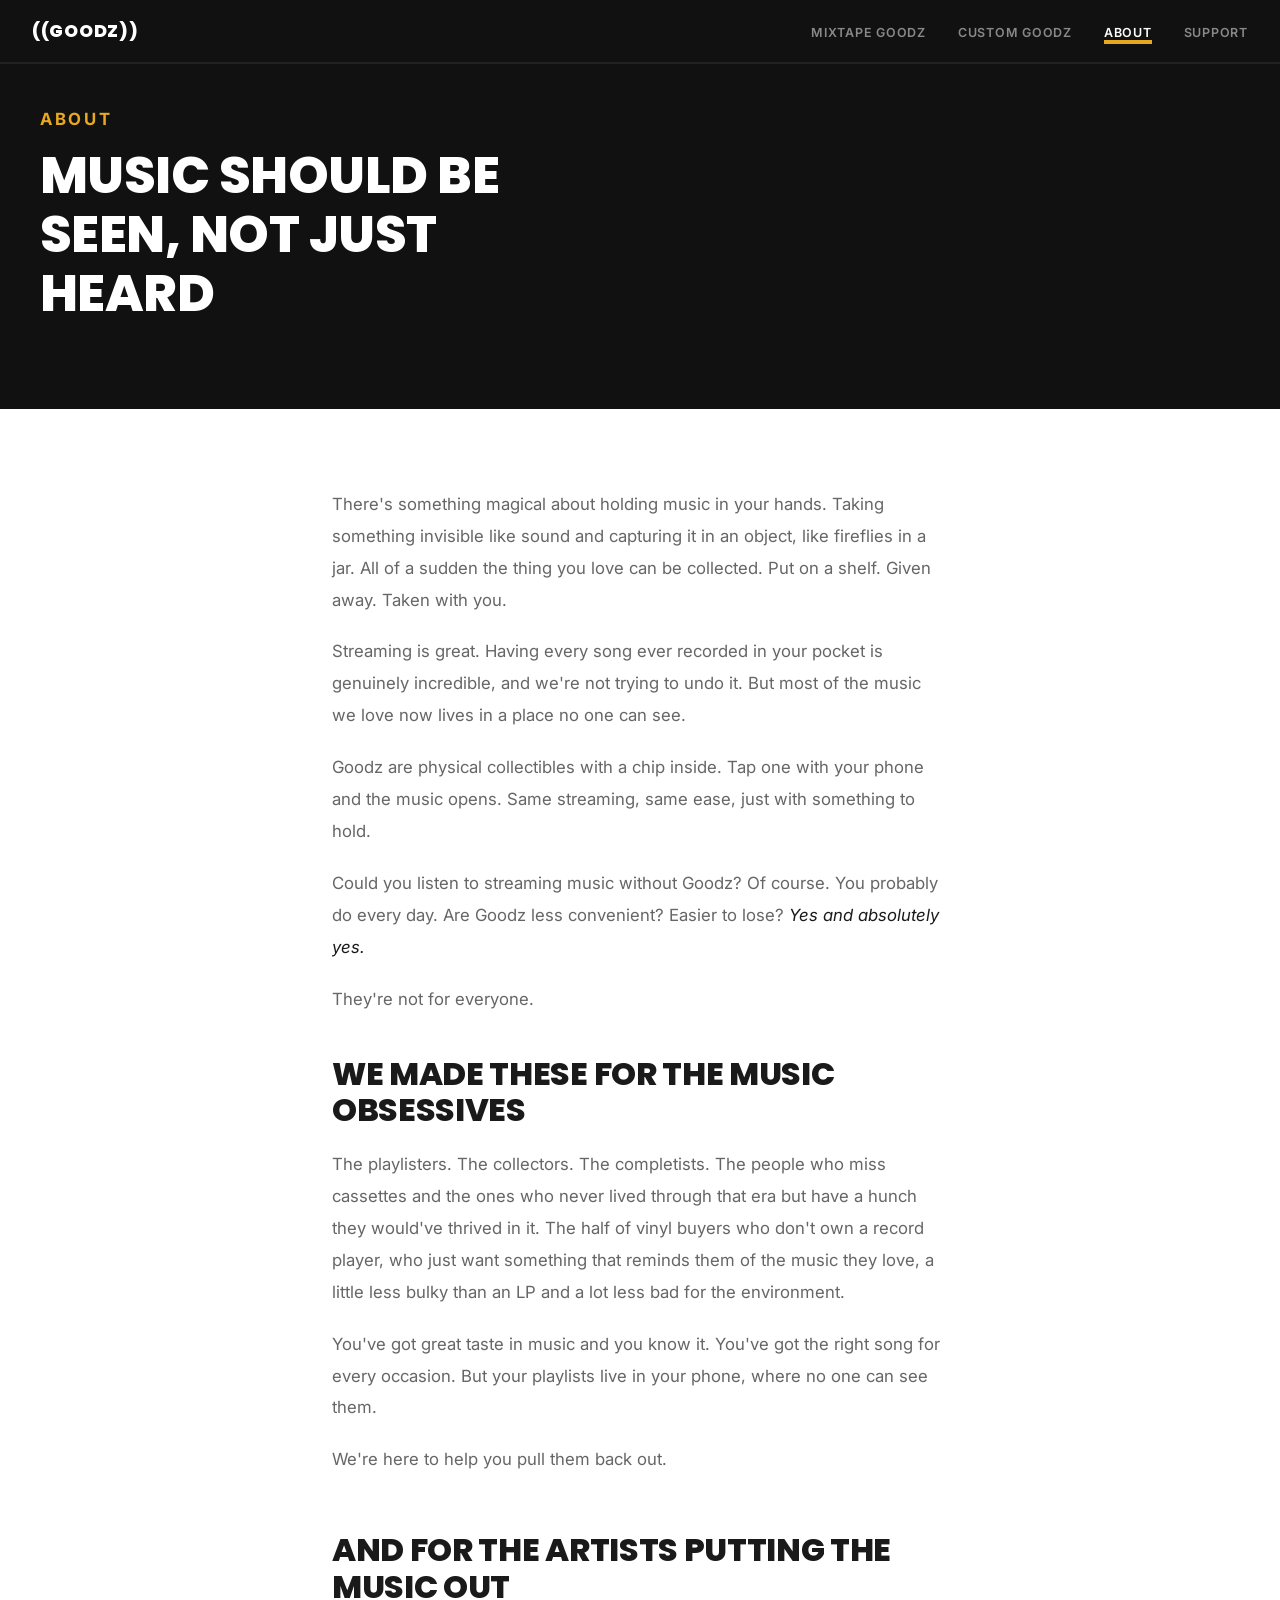
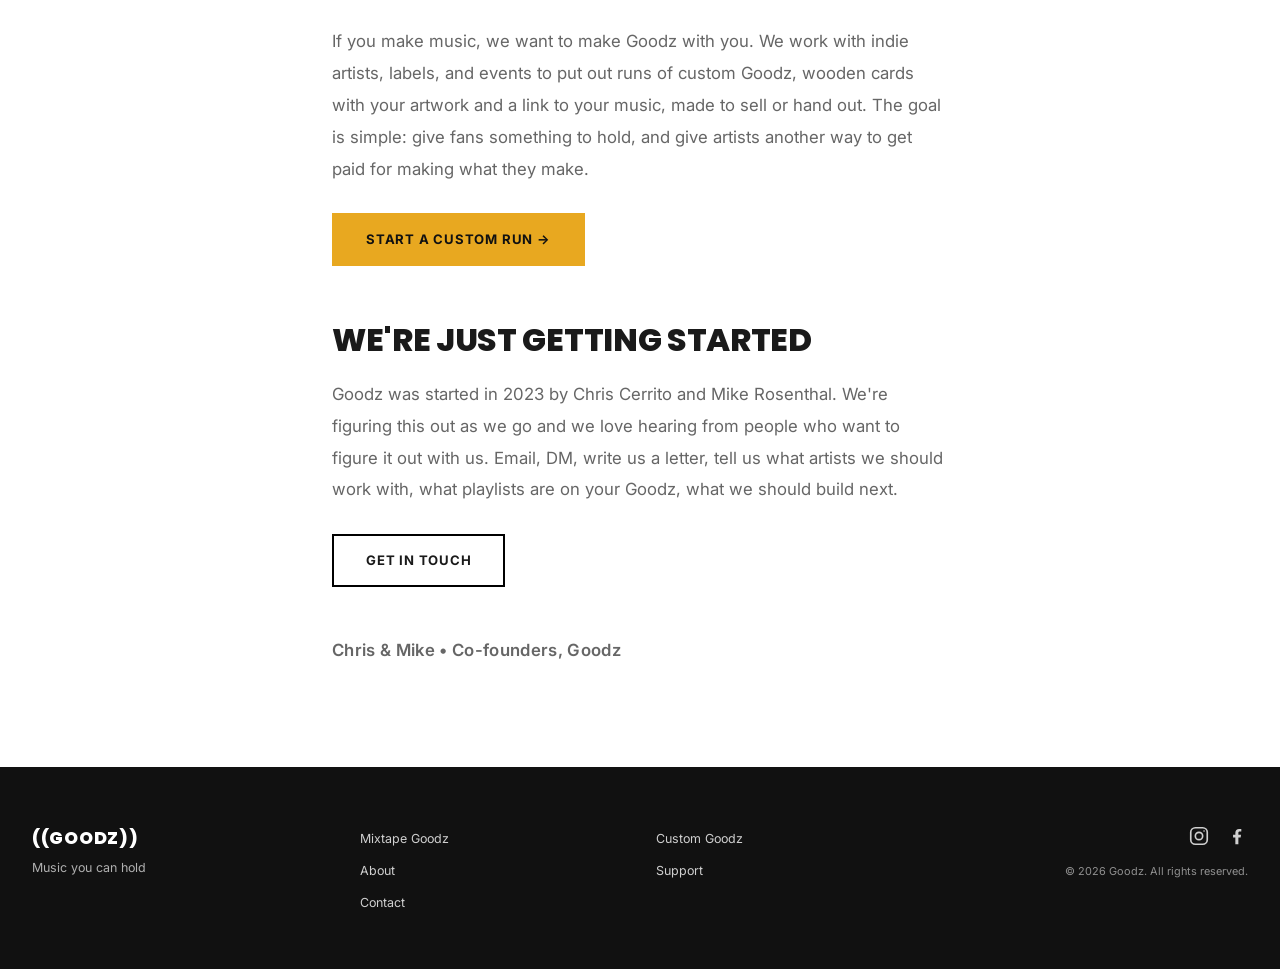
==== commit 45096986: "Site polish: footer Shop link, order-page copy, profit column spacing - custom.html: 'ships in 4-5 w" ====
--- a/about.html
+++ b/about.html
@@ -123,9 +123,7 @@
   <ul class="footer-links">
     <li><a href="mixtape.html">Mixtape Goodz</a></li>
     <li><a href="custom.html">Custom Goodz</a></li>
-    <li><a href="about.html">About</a></li>
-    <li><a href="https://shop.getthegoodz.com">Shop</a></li>
-    <li><a href="support.html">Support</a></li>
+    <li><a href="about.html">About</a></li>    <li><a href="support.html">Support</a></li>
     <li><a href="https://www.getthegoodz.com/contact">Contact</a></li>
   </ul>
   <div class="footer-right">
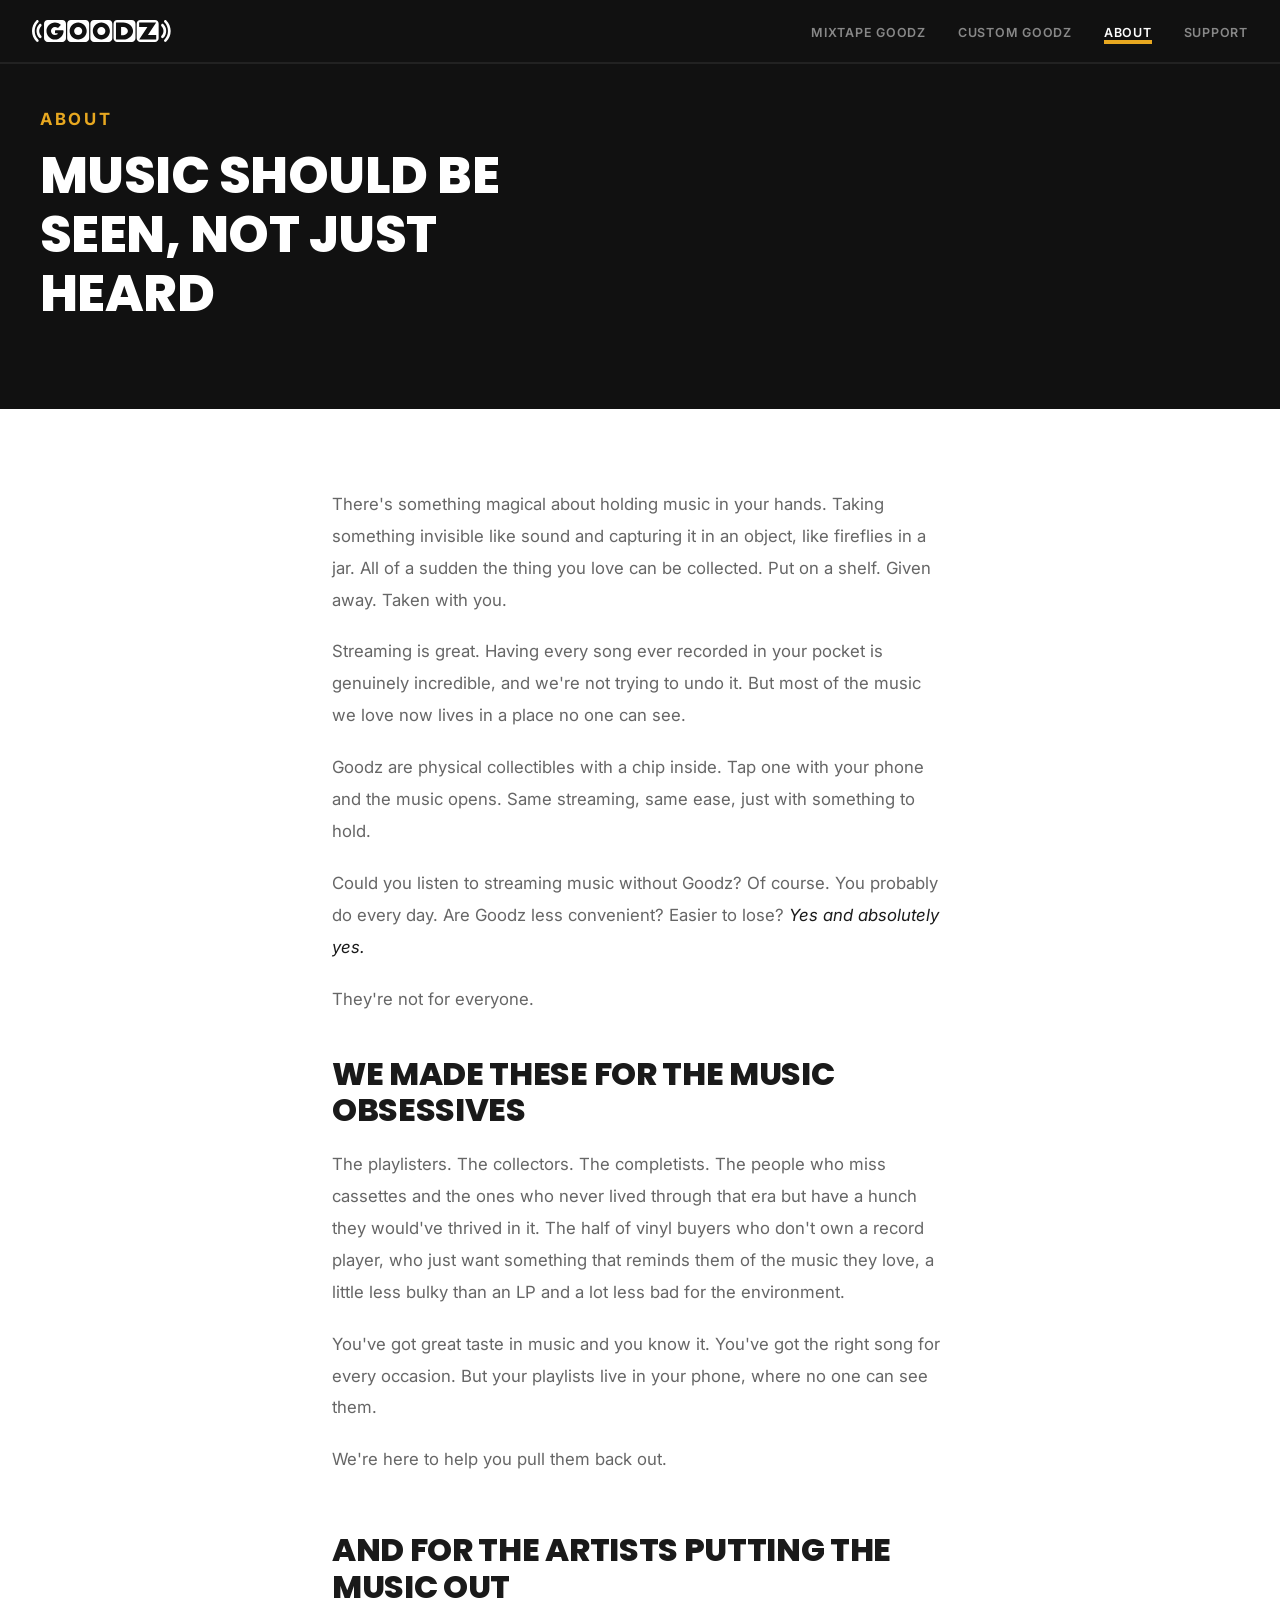
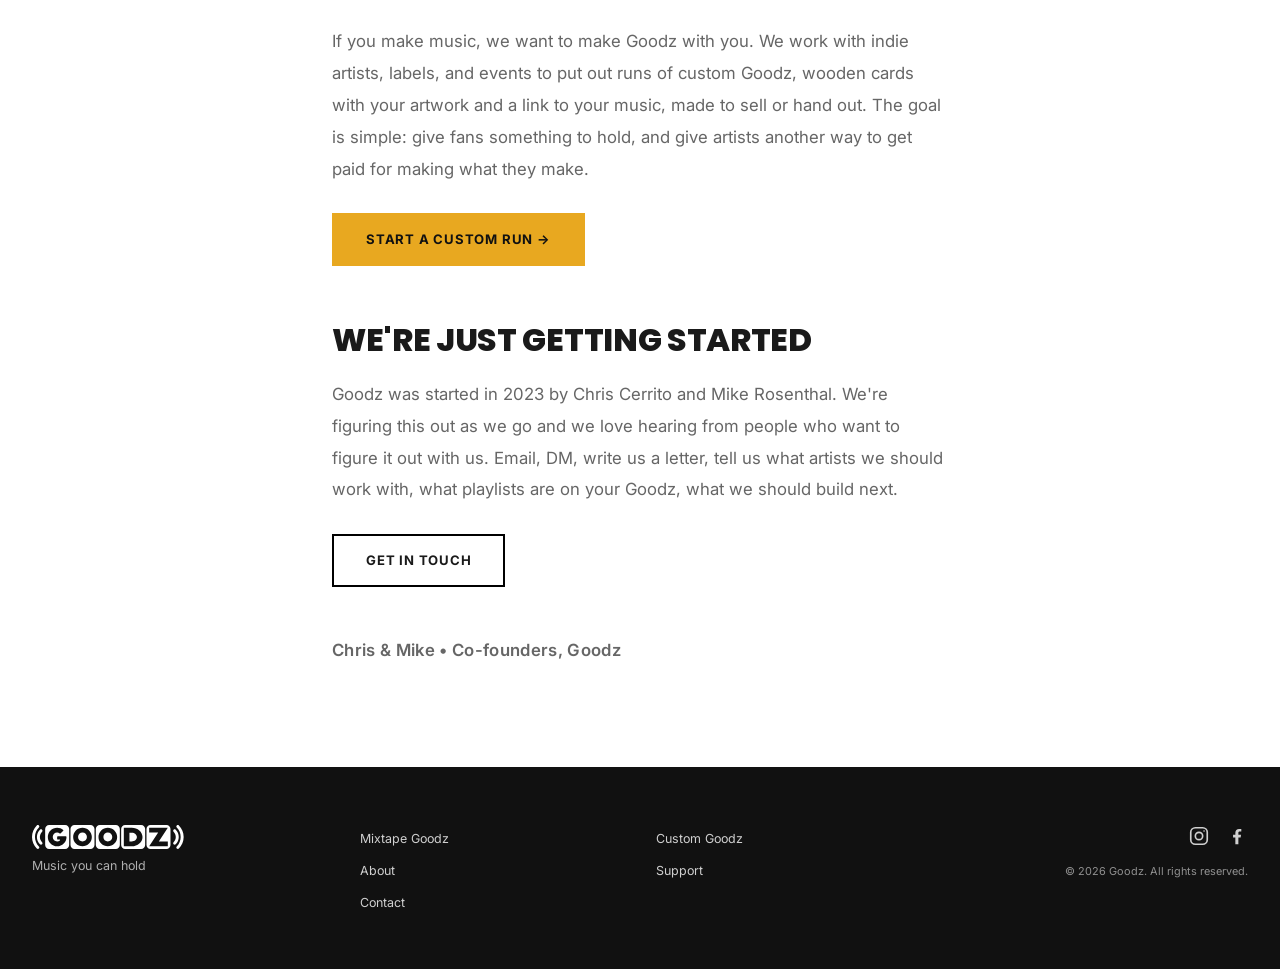
==== commit 0daa4217: "Apply Chris's June 2 site change requests (1, 4, 6, 7) - Logo: replace the ((GOODZ)) text wordmark w" ====
--- a/about.html
+++ b/about.html
@@ -55,7 +55,7 @@
 <body>
 
 <nav class="nav">
-  <a href="index.html" class="nav-logo">((GOODZ))</a>
+  <a href="index.html" class="nav-logo" aria-label="Goodz home"><img src="logos/goodz-wordmark-white.svg" alt="Goodz" width="139" height="22"></a>
   <ul class="nav-links">
     <li><a href="mixtape.html">Mixtape Goodz</a></li>
     <li><a href="custom.html">Custom Goodz</a></li>
@@ -117,7 +117,7 @@
 
 <footer>
   <div>
-    <div class="footer-logo">((GOODZ))</div>
+    <div class="footer-logo"><img src="logos/goodz-wordmark-white.svg" alt="Goodz" width="152" height="24"></div>
     <div class="footer-tagline">Music you can hold</div>
   </div>
   <ul class="footer-links">
--- a/style.css
+++ b/style.css
@@ -49,11 +49,13 @@
 }
 
 .nav-logo {
-  font-family: 'Poppins', sans-serif;
-  font-weight: 800;
-  font-size: 1.1rem;
-  letter-spacing: 0.04em;
-  color: var(--white);
+  display: inline-flex;
+  align-items: center;
+}
+.nav-logo img {
+  height: 22px;
+  width: auto;
+  display: block;
 }
 
 .nav-links {
@@ -656,12 +658,12 @@
 .cred-logo:hover { opacity: 0.95; }
 
 .cred-logo--sony   { height: 55px; }
-.cred-logo--warner { height: 38px; }
-.cred-logo--craft  { height: 77px; }
-.cred-logo--britney { height: 42px; }
-.cred-logo--outkast { height: 46px; }
-.cred-logo--tmbg    { height: 38px; }
-.cred-logo--motorola { height: 42px; }
+.cred-logo--warner { height: 40px; }
+.cred-logo--craft  { height: 60px; }
+.cred-logo--britney { height: 40px; }
+.cred-logo--outkast { height: 56px; }
+.cred-logo--tmbg    { height: 54px; }
+.cred-logo--motorola { height: 56px; }
 
 /* Dark cred-bar variant: black background, tan reversed-out logos */
 .cred-bar.dark { background: var(--black); }
@@ -844,11 +846,12 @@
 }
 
 .footer-logo {
-  font-family: 'Poppins', sans-serif;
-  font-weight: 800;
-  font-size: 1.1rem;
   margin-bottom: 0.5rem;
-  letter-spacing: 0.04em;
+}
+.footer-logo img {
+  height: 24px;
+  width: auto;
+  display: block;
 }
 
 .footer-tagline { font-size: 0.78rem; color: #b0b0b0; }
@@ -953,7 +956,7 @@
   .hero-text { border-right: none; border-bottom: 2px solid #2a2a2a; padding: 3rem 1.5rem; }
   .hero-visual { min-height: 260px; border-left: none; border-top: 2px solid #2a2a2a; }
   .split-text { border-left: none !important; border-right: none !important; border-top: var(--border); padding: 2.5rem 1.5rem; }
-  .split-img { border-right: none !important; max-height: 260px; min-height: 0 !important; }
+  .split-img { border-right: none !important; }
   .split.reverse .split-img { order: 0; border-left: none !important; }
   .product-card { border-right: none; border-bottom: var(--border); padding: 2rem 1.5rem; }
   .product-card:last-child { border-bottom: none; }
@@ -1021,12 +1024,12 @@
   .use-case { border-right: none; border-bottom: var(--border); }
   .cred-logos { gap: 2.5rem; }
   .cred-logo--sony   { height: 46px; }
-  .cred-logo--warner { height: 31px; }
-  .cred-logo--craft  { height: 62px; }
+  .cred-logo--warner { height: 34px; }
+  .cred-logo--craft  { height: 50px; }
   .cred-logo--britney { height: 34px; }
-  .cred-logo--outkast { height: 36px; }
-  .cred-logo--tmbg    { height: 30px; }
-  .cred-logo--motorola { height: 34px; }
+  .cred-logo--outkast { height: 47px; }
+  .cred-logo--tmbg    { height: 45px; }
+  .cred-logo--motorola { height: 47px; }
   .revenue-math { gap: 1rem; }
   .hero-text { padding: 2.5rem 1.25rem; }
 }
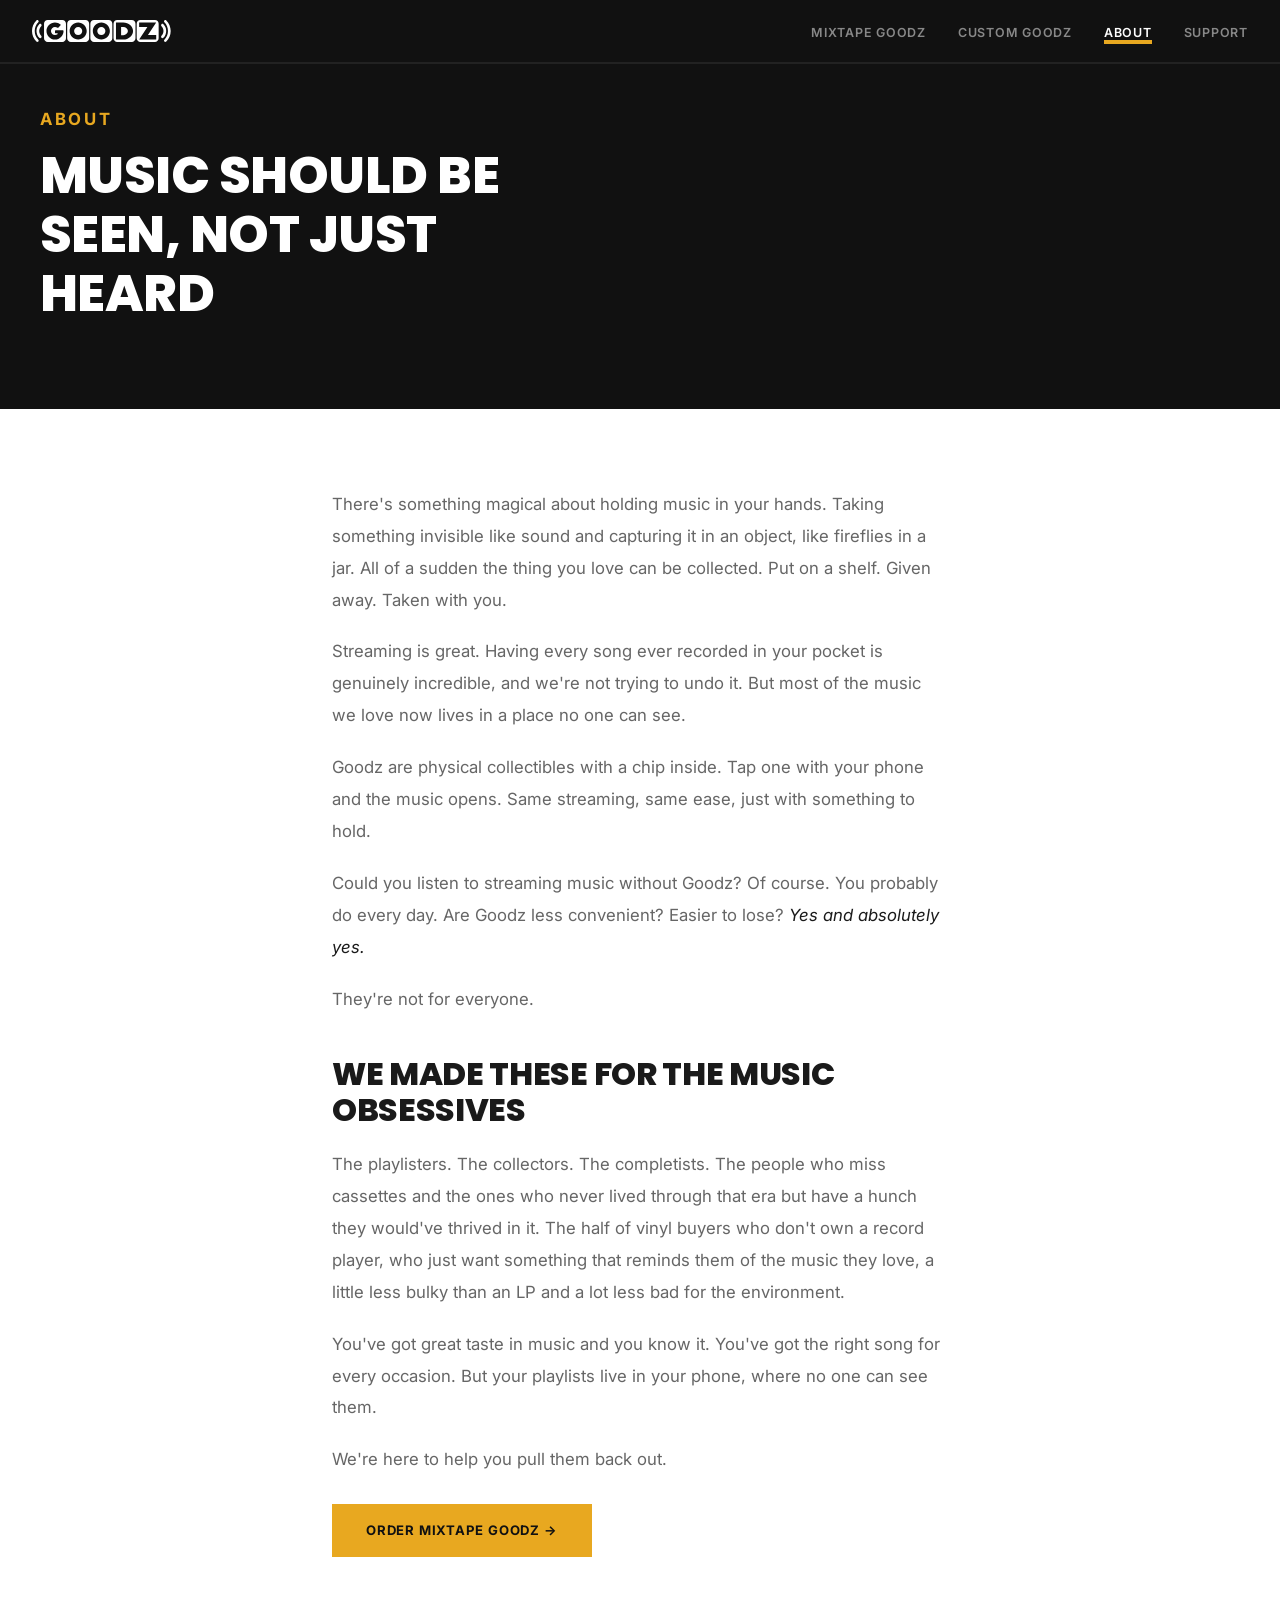
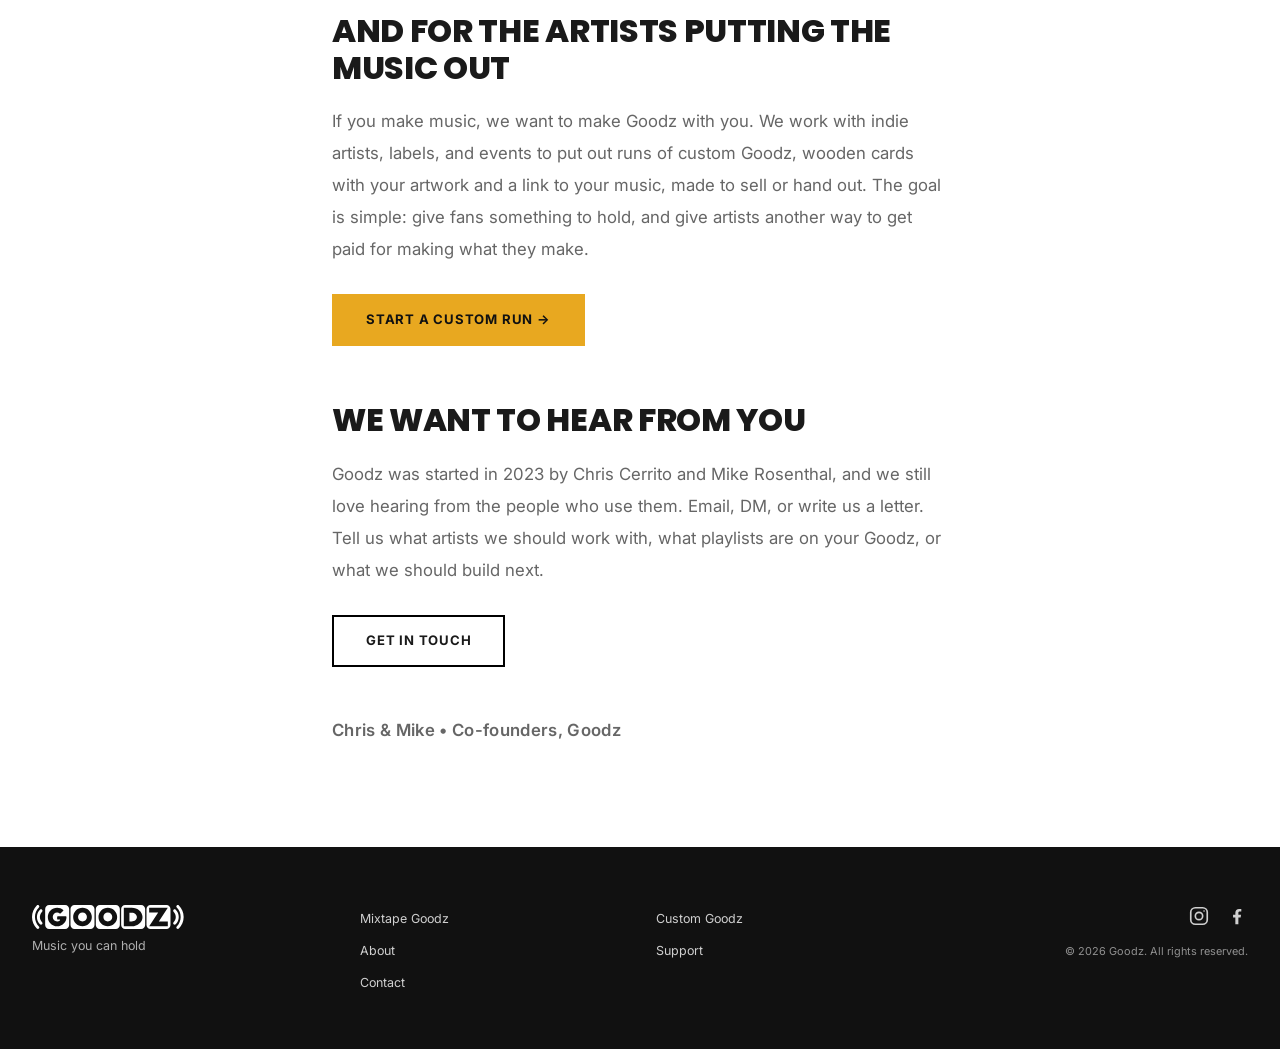
==== commit ea882d94: "About + Mixtape copy tweaks - Mixtape: drop the "Any modern phone • Any streaming service • Opens   " ====
--- a/about.html
+++ b/about.html
@@ -95,6 +95,10 @@
 
   <p>We're here to help you pull them back out.</p>
 
+  <div class="about-cta-row">
+    <a href="https://shop.getthegoodz.com" class="btn btn-amber">Order Mixtape Goodz →</a>
+  </div>
+
   <h2>And for the artists putting the music out</h2>
 
   <p>If you make music, we want to make Goodz with you. We work with indie artists, labels, and events to put out runs of custom Goodz, wooden cards with your artwork and a link to your music, made to sell or hand out. The goal is simple: give fans something to hold, and give artists another way to get paid for making what they make.</p>
@@ -103,9 +107,9 @@
     <a href="custom.html" class="btn btn-amber">Start a custom run →</a>
   </div>
 
-  <h2>We're just getting started</h2>
+  <h2>We want to hear from you</h2>
 
-  <p>Goodz was started in 2023 by Chris Cerrito and Mike Rosenthal. We're figuring this out as we go and we love hearing from people who want to figure it out with us. Email, DM, write us a letter, tell us what artists we should work with, what playlists are on your Goodz, what we should build next.</p>
+  <p>Goodz was started in 2023 by Chris Cerrito and Mike Rosenthal, and we still love hearing from the people who use them. Email, DM, or write us a letter. Tell us what artists we should work with, what playlists are on your Goodz, or what we should build next.</p>
 
   <div class="about-cta-row">
     <a href="https://www.getthegoodz.com/contact" class="btn btn-outline">Get in touch</a>
